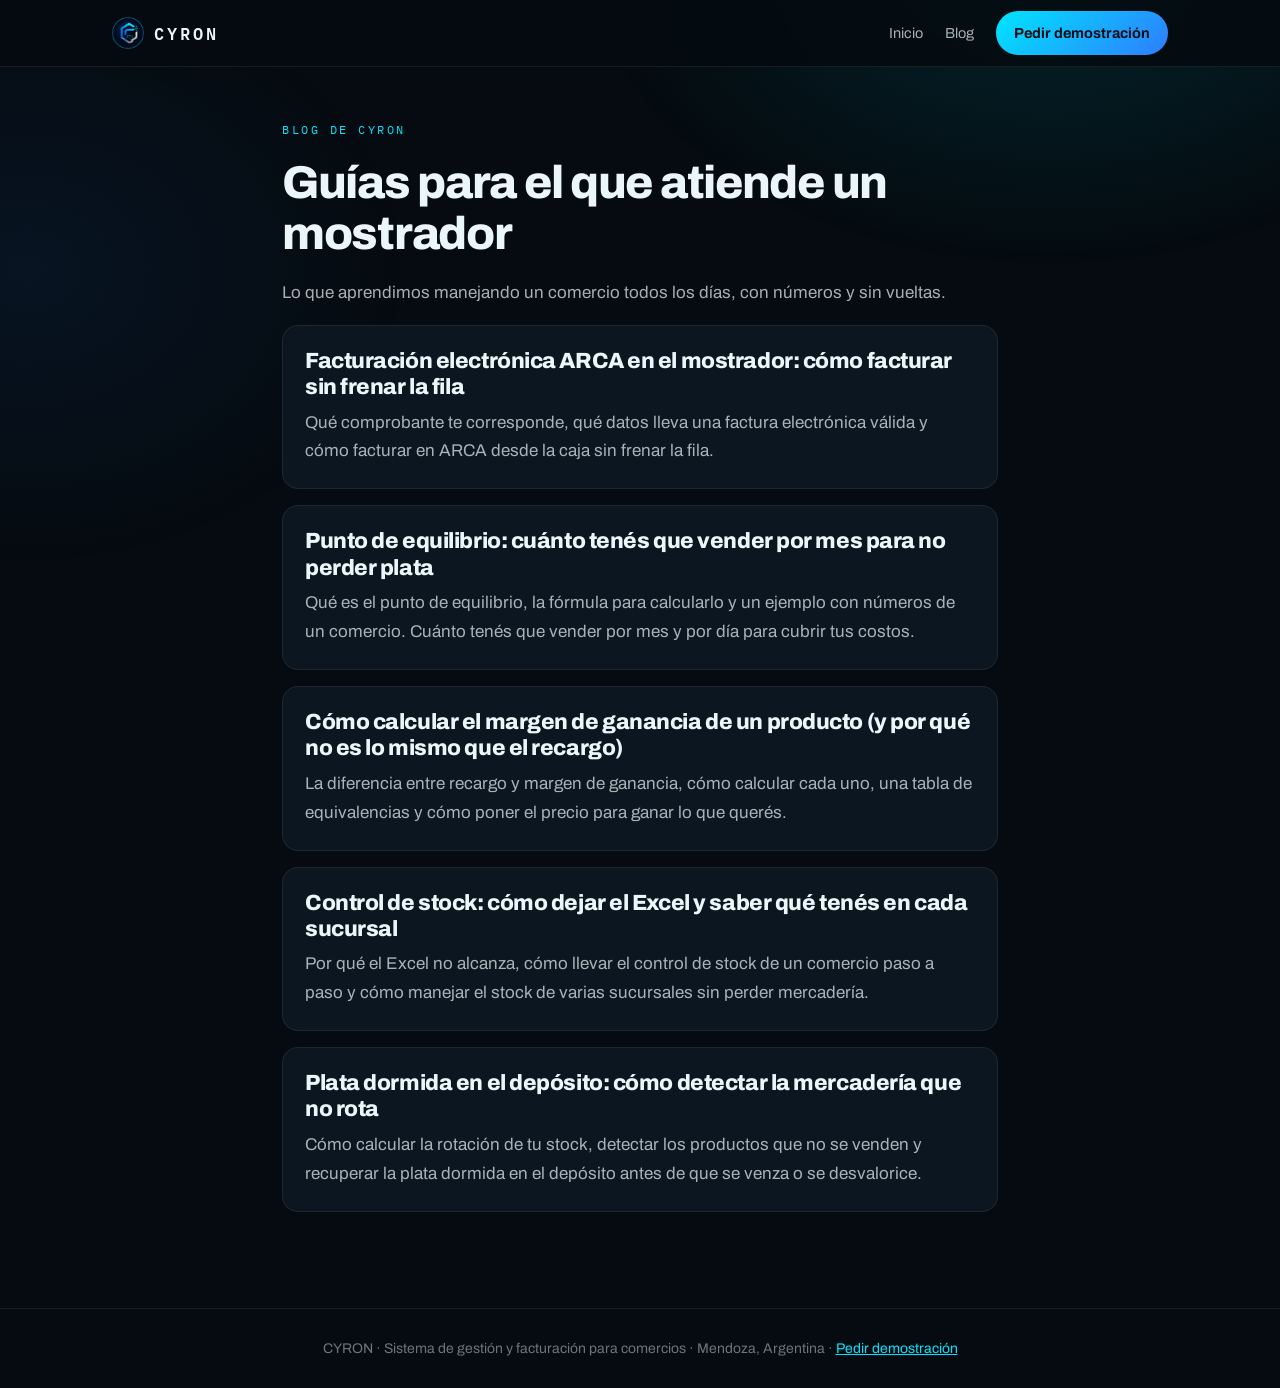
==== blog.html @ 42565d19 "Add files via upload" ====
<!doctype html>
<html lang="es-AR"><head>
<meta charset="utf-8"/><meta name="viewport" content="width=device-width,initial-scale=1,viewport-fit=cover"/>
<title>Blog de Cyron · Gestión, stock y facturación para comercios</title>
<meta name="description" content="Guías prácticas para dueños de comercios: facturación ARCA, punto de equilibrio, margen de ganancia, control de stock y mercadería que no rota."/>
<meta name="robots" content="index, follow, max-image-preview:large"/>
<link rel="canonical" href="https://cyronweb.netlify.app/blog.html"/>
<meta property="og:type" content="article"/><meta property="og:locale" content="es_AR"/><meta property="og:site_name" content="Cyron"/>
<meta property="og:title" content="Blog de Cyron · Gestión, stock y facturación para comercios"/><meta property="og:description" content="Guías prácticas para dueños de comercios: facturación ARCA, punto de equilibrio, margen de ganancia, control de stock y mercadería que no rota."/><meta property="og:url" content="https://cyronweb.netlify.app/blog.html"/>
<link rel="icon" type="image/png" href="/cyron96.png"/>
<link rel="preconnect" href="https://fonts.googleapis.com"/><link rel="preconnect" href="https://fonts.gstatic.com" crossorigin/>
<link href="https://fonts.googleapis.com/css2?family=IBM+Plex+Mono:wght@400;500;600&family=Archivo:wght@400;500;600;700;800&display=swap" rel="stylesheet"/>
<style>
:root{--fondo:#050B10;--tarjeta:#0C1620;--borde:rgba(255,255,255,.075);--tx:#EAF6F9;--tx-2:rgba(234,246,249,.70);--tx-3:rgba(234,246,249,.45);--cian:#00E5FF;--azul:#2E7DFF;--grad:linear-gradient(135deg,#00E5FF 0%,#2E7DFF 100%);--mono:'IBM Plex Mono',ui-monospace,Menlo,monospace;--sans:'Archivo',system-ui,-apple-system,sans-serif;color-scheme:dark}
*{box-sizing:border-box}html{scroll-behavior:smooth}
body{margin:0;background:var(--fondo);color:var(--tx);font-family:var(--sans);font-size:17px;line-height:1.7;-webkit-font-smoothing:antialiased}
body::after{content:"";position:fixed;inset:0;z-index:-1;pointer-events:none;background:radial-gradient(760px 520px at 82% -6%,rgba(0,229,255,.12),transparent 62%),radial-gradient(620px 480px at 2% 30%,rgba(46,125,255,.08),transparent 62%)}
a{color:var(--cian)}
.barra{position:sticky;top:0;z-index:10;background:rgba(5,11,16,.86);backdrop-filter:blur(14px);border-bottom:1px solid var(--borde)}
.barra .in{max-width:1100px;margin:0 auto;padding:0 22px;height:66px;display:flex;align-items:center;gap:18px}
.logo{display:flex;align-items:center;gap:10px;text-decoration:none;color:var(--tx);font-family:var(--mono);font-weight:600;letter-spacing:.18em}
.logo img{width:32px;height:32px}
.nav{margin-left:auto;display:flex;align-items:center;gap:22px}
.nav a{color:var(--tx-2);text-decoration:none;font-size:14.5px}
.btn{display:inline-flex;align-items:center;gap:8px;background:var(--grad);color:#041018!important;font-weight:700;text-decoration:none;padding:10px 18px;border-radius:999px;font-size:14.5px}
main{max-width:760px;margin:0 auto;padding:48px 22px 80px}
.rot{font-family:var(--mono);font-size:11.5px;letter-spacing:.22em;text-transform:uppercase;color:var(--cian)}
h1{font-size:clamp(30px,4.6vw,46px);line-height:1.12;letter-spacing:-.028em;font-weight:800;margin:14px 0 18px}
h2{font-size:clamp(23px,3vw,29px);letter-spacing:-.02em;margin:44px 0 12px;font-weight:800;line-height:1.2}
p,li{color:var(--tx-2)}
strong{color:var(--tx)}
ul,ol{padding-left:22px}
li{margin:6px 0}
blockquote{margin:18px 0;padding:16px 20px;border-left:3px solid var(--cian);background:rgba(0,229,255,.06);border-radius:10px;font-family:var(--mono);font-size:15px}
blockquote p{margin:0;color:var(--tx)}
table{width:100%;border-collapse:collapse;margin:18px 0;font-size:15.5px}
th,td{border-bottom:1px solid var(--borde);padding:10px 12px;text-align:left}
th{color:var(--tx);font-family:var(--mono);font-size:12px;letter-spacing:.12em;text-transform:uppercase}
td{color:var(--tx-2)}
.tabla{overflow-x:auto}
.cta{margin:44px 0;padding:26px;border:1px solid rgba(0,229,255,.22);border-radius:18px;background:var(--tarjeta)}
.cta p{margin:0 0 16px;color:var(--tx)}
.meta{color:var(--tx-3);font-family:var(--mono);font-size:12.5px;letter-spacing:.06em}
.lista a{display:block;text-decoration:none;padding:22px;border:1px solid var(--borde);border-radius:16px;background:var(--tarjeta);margin:16px 0}
.lista h2{margin:0 0 8px;font-size:22px;color:var(--tx)}
.lista p{margin:0}
footer{border-top:1px solid var(--borde);padding:28px 22px;text-align:center;color:var(--tx-3);font-size:14px}
</style>

</head><body>
<header class="barra"><div class="in"><a class="logo" href="/"><img src="/cyron96.png" alt="Cyron"/>CYRON</a>
<nav class="nav"><a href="/">Inicio</a><a href="/blog.html">Blog</a><a class="btn" href="/#contacto">Pedir demostración</a></nav></div></header>
<main><span class="rot">Blog de Cyron</span><h1>Guías para el que atiende un mostrador</h1><p>Lo que aprendimos manejando un comercio todos los días, con números y sin vueltas.</p><div class="lista"><a href="/facturacion-electronica-arca-en-el-mostrador.html"><h2>Facturación electrónica ARCA en el mostrador: cómo facturar sin frenar la fila</h2><p>Qué comprobante te corresponde, qué datos lleva una factura electrónica válida y cómo facturar en ARCA desde la caja sin frenar la fila.</p></a><a href="/punto-de-equilibrio-cuanto-vender.html"><h2>Punto de equilibrio: cuánto tenés que vender por mes para no perder plata</h2><p>Qué es el punto de equilibrio, la fórmula para calcularlo y un ejemplo con números de un comercio. Cuánto tenés que vender por mes y por día para cubrir tus costos.</p></a><a href="/como-calcular-margen-de-ganancia.html"><h2>Cómo calcular el margen de ganancia de un producto (y por qué no es lo mismo que el recargo)</h2><p>La diferencia entre recargo y margen de ganancia, cómo calcular cada uno, una tabla de equivalencias y cómo poner el precio para ganar lo que querés.</p></a><a href="/control-de-stock-comercio.html"><h2>Control de stock: cómo dejar el Excel y saber qué tenés en cada sucursal</h2><p>Por qué el Excel no alcanza, cómo llevar el control de stock de un comercio paso a paso y cómo manejar el stock de varias sucursales sin perder mercadería.</p></a><a href="/mercaderia-que-no-rota-plata-dormida.html"><h2>Plata dormida en el depósito: cómo detectar la mercadería que no rota</h2><p>Cómo calcular la rotación de tu stock, detectar los productos que no se venden y recuperar la plata dormida en el depósito antes de que se venza o se desvalorice.</p></a></div></main><footer>CYRON · Sistema de gestión y facturación para comercios · Mendoza, Argentina · <a href="/#contacto">Pedir demostración</a></footer></body></html>
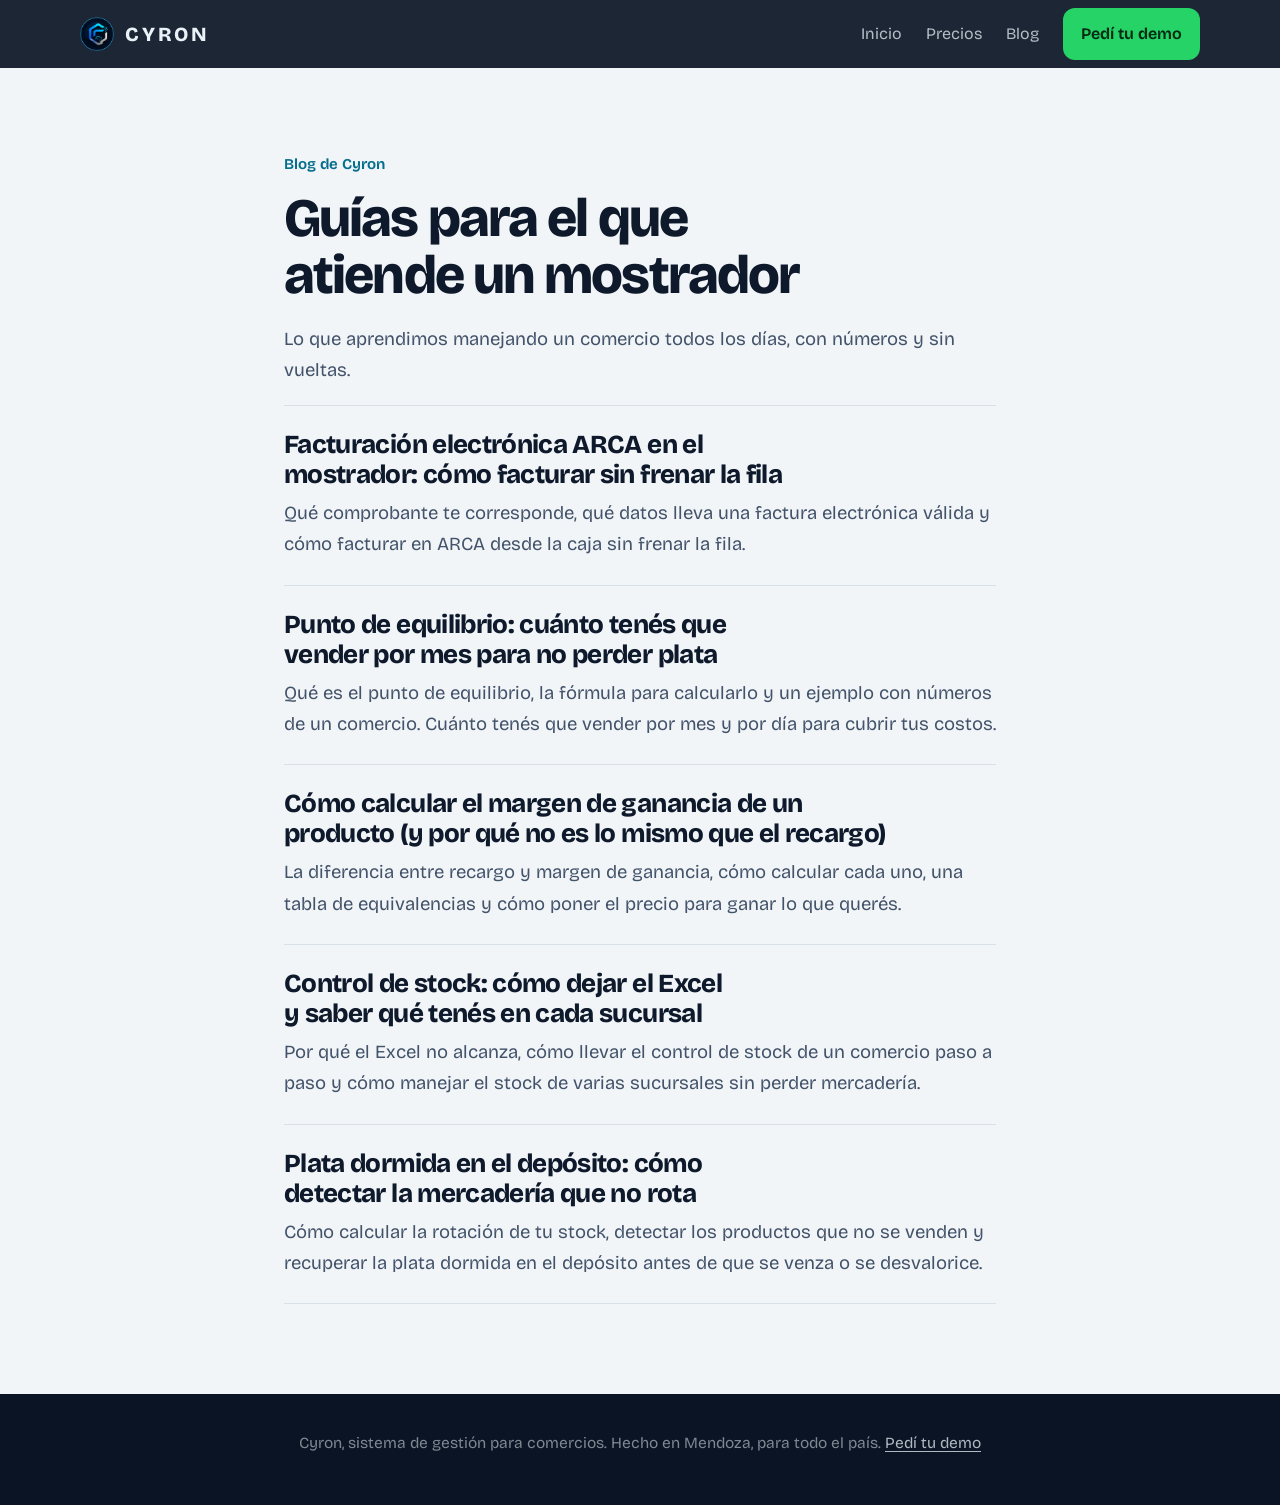
==== commit 833f7eaa: "Web nueva: dolores del comerciante, videos reales del sistema, precios y todo a distancia - Página p" ====
--- a/blog.html
+++ b/blog.html
@@ -8,46 +8,12 @@
 <meta property="og:type" content="article"/><meta property="og:locale" content="es_AR"/><meta property="og:site_name" content="Cyron"/>
 <meta property="og:title" content="Blog de Cyron · Gestión, stock y facturación para comercios"/><meta property="og:description" content="Guías prácticas para dueños de comercios: facturación ARCA, punto de equilibrio, margen de ganancia, control de stock y mercadería que no rota."/><meta property="og:url" content="https://cyronweb.netlify.app/blog.html"/>
 <link rel="icon" type="image/png" href="/cyron96.png"/>
-<link rel="preconnect" href="https://fonts.googleapis.com"/><link rel="preconnect" href="https://fonts.gstatic.com" crossorigin/>
-<link href="https://fonts.googleapis.com/css2?family=IBM+Plex+Mono:wght@400;500;600&family=Archivo:wght@400;500;600;700;800&display=swap" rel="stylesheet"/>
-<style>
-:root{--fondo:#050B10;--tarjeta:#0C1620;--borde:rgba(255,255,255,.075);--tx:#EAF6F9;--tx-2:rgba(234,246,249,.70);--tx-3:rgba(234,246,249,.45);--cian:#00E5FF;--azul:#2E7DFF;--grad:linear-gradient(135deg,#00E5FF 0%,#2E7DFF 100%);--mono:'IBM Plex Mono',ui-monospace,Menlo,monospace;--sans:'Archivo',system-ui,-apple-system,sans-serif;color-scheme:dark}
-*{box-sizing:border-box}html{scroll-behavior:smooth}
-body{margin:0;background:var(--fondo);color:var(--tx);font-family:var(--sans);font-size:17px;line-height:1.7;-webkit-font-smoothing:antialiased}
-body::after{content:"";position:fixed;inset:0;z-index:-1;pointer-events:none;background:radial-gradient(760px 520px at 82% -6%,rgba(0,229,255,.12),transparent 62%),radial-gradient(620px 480px at 2% 30%,rgba(46,125,255,.08),transparent 62%)}
-a{color:var(--cian)}
-.barra{position:sticky;top:0;z-index:10;background:rgba(5,11,16,.86);backdrop-filter:blur(14px);border-bottom:1px solid var(--borde)}
-.barra .in{max-width:1100px;margin:0 auto;padding:0 22px;height:66px;display:flex;align-items:center;gap:18px}
-.logo{display:flex;align-items:center;gap:10px;text-decoration:none;color:var(--tx);font-family:var(--mono);font-weight:600;letter-spacing:.18em}
-.logo img{width:32px;height:32px}
-.nav{margin-left:auto;display:flex;align-items:center;gap:22px}
-.nav a{color:var(--tx-2);text-decoration:none;font-size:14.5px}
-.btn{display:inline-flex;align-items:center;gap:8px;background:var(--grad);color:#041018!important;font-weight:700;text-decoration:none;padding:10px 18px;border-radius:999px;font-size:14.5px}
-main{max-width:760px;margin:0 auto;padding:48px 22px 80px}
-.rot{font-family:var(--mono);font-size:11.5px;letter-spacing:.22em;text-transform:uppercase;color:var(--cian)}
-h1{font-size:clamp(30px,4.6vw,46px);line-height:1.12;letter-spacing:-.028em;font-weight:800;margin:14px 0 18px}
-h2{font-size:clamp(23px,3vw,29px);letter-spacing:-.02em;margin:44px 0 12px;font-weight:800;line-height:1.2}
-p,li{color:var(--tx-2)}
-strong{color:var(--tx)}
-ul,ol{padding-left:22px}
-li{margin:6px 0}
-blockquote{margin:18px 0;padding:16px 20px;border-left:3px solid var(--cian);background:rgba(0,229,255,.06);border-radius:10px;font-family:var(--mono);font-size:15px}
-blockquote p{margin:0;color:var(--tx)}
-table{width:100%;border-collapse:collapse;margin:18px 0;font-size:15.5px}
-th,td{border-bottom:1px solid var(--borde);padding:10px 12px;text-align:left}
-th{color:var(--tx);font-family:var(--mono);font-size:12px;letter-spacing:.12em;text-transform:uppercase}
-td{color:var(--tx-2)}
-.tabla{overflow-x:auto}
-.cta{margin:44px 0;padding:26px;border:1px solid rgba(0,229,255,.22);border-radius:18px;background:var(--tarjeta)}
-.cta p{margin:0 0 16px;color:var(--tx)}
-.meta{color:var(--tx-3);font-family:var(--mono);font-size:12.5px;letter-spacing:.06em}
-.lista a{display:block;text-decoration:none;padding:22px;border:1px solid var(--borde);border-radius:16px;background:var(--tarjeta);margin:16px 0}
-.lista h2{margin:0 0 8px;font-size:22px;color:var(--tx)}
-.lista p{margin:0}
-footer{border-top:1px solid var(--borde);padding:28px 22px;text-align:center;color:var(--tx-3);font-size:14px}
-</style>
+<link rel="preload" href="/fuentes/bricolage-grotesque.woff2" as="font" type="font/woff2" crossorigin/>
+<link rel="stylesheet" href="/estilos/blog.css"/>
+<meta name="theme-color" content="#0B1424"/>
+<meta property="og:image" content="https://cyronweb.netlify.app/img/og-cyron.jpg"/>
 
 </head><body>
-<header class="barra"><div class="in"><a class="logo" href="/"><img src="/cyron96.png" alt="Cyron"/>CYRON</a>
-<nav class="nav"><a href="/">Inicio</a><a href="/blog.html">Blog</a><a class="btn" href="/#contacto">Pedir demostración</a></nav></div></header>
-<main><span class="rot">Blog de Cyron</span><h1>Guías para el que atiende un mostrador</h1><p>Lo que aprendimos manejando un comercio todos los días, con números y sin vueltas.</p><div class="lista"><a href="/facturacion-electronica-arca-en-el-mostrador.html"><h2>Facturación electrónica ARCA en el mostrador: cómo facturar sin frenar la fila</h2><p>Qué comprobante te corresponde, qué datos lleva una factura electrónica válida y cómo facturar en ARCA desde la caja sin frenar la fila.</p></a><a href="/punto-de-equilibrio-cuanto-vender.html"><h2>Punto de equilibrio: cuánto tenés que vender por mes para no perder plata</h2><p>Qué es el punto de equilibrio, la fórmula para calcularlo y un ejemplo con números de un comercio. Cuánto tenés que vender por mes y por día para cubrir tus costos.</p></a><a href="/como-calcular-margen-de-ganancia.html"><h2>Cómo calcular el margen de ganancia de un producto (y por qué no es lo mismo que el recargo)</h2><p>La diferencia entre recargo y margen de ganancia, cómo calcular cada uno, una tabla de equivalencias y cómo poner el precio para ganar lo que querés.</p></a><a href="/control-de-stock-comercio.html"><h2>Control de stock: cómo dejar el Excel y saber qué tenés en cada sucursal</h2><p>Por qué el Excel no alcanza, cómo llevar el control de stock de un comercio paso a paso y cómo manejar el stock de varias sucursales sin perder mercadería.</p></a><a href="/mercaderia-que-no-rota-plata-dormida.html"><h2>Plata dormida en el depósito: cómo detectar la mercadería que no rota</h2><p>Cómo calcular la rotación de tu stock, detectar los productos que no se venden y recuperar la plata dormida en el depósito antes de que se venza o se desvalorice.</p></a></div></main><footer>CYRON · Sistema de gestión y facturación para comercios · Mendoza, Argentina · <a href="/#contacto">Pedir demostración</a></footer></body></html>+<header class="barra"><div class="in"><a class="logo" href="/"><img src="/cyron96.png" alt="" width="34" height="34"/>CYRON</a>
+<nav class="nav" aria-label="Secciones"><a href="/">Inicio</a><a href="/#precios">Precios</a><a href="/blog.html">Blog</a><a class="btn" href="/#contacto">Pedí tu demo</a></nav></div></header>
+<main><span class="rot">Blog de Cyron</span><h1>Guías para el que atiende un mostrador</h1><p>Lo que aprendimos manejando un comercio todos los días, con números y sin vueltas.</p><div class="lista"><a href="/facturacion-electronica-arca-en-el-mostrador.html"><h2>Facturación electrónica ARCA en el mostrador: cómo facturar sin frenar la fila</h2><p>Qué comprobante te corresponde, qué datos lleva una factura electrónica válida y cómo facturar en ARCA desde la caja sin frenar la fila.</p></a><a href="/punto-de-equilibrio-cuanto-vender.html"><h2>Punto de equilibrio: cuánto tenés que vender por mes para no perder plata</h2><p>Qué es el punto de equilibrio, la fórmula para calcularlo y un ejemplo con números de un comercio. Cuánto tenés que vender por mes y por día para cubrir tus costos.</p></a><a href="/como-calcular-margen-de-ganancia.html"><h2>Cómo calcular el margen de ganancia de un producto (y por qué no es lo mismo que el recargo)</h2><p>La diferencia entre recargo y margen de ganancia, cómo calcular cada uno, una tabla de equivalencias y cómo poner el precio para ganar lo que querés.</p></a><a href="/control-de-stock-comercio.html"><h2>Control de stock: cómo dejar el Excel y saber qué tenés en cada sucursal</h2><p>Por qué el Excel no alcanza, cómo llevar el control de stock de un comercio paso a paso y cómo manejar el stock de varias sucursales sin perder mercadería.</p></a><a href="/mercaderia-que-no-rota-plata-dormida.html"><h2>Plata dormida en el depósito: cómo detectar la mercadería que no rota</h2><p>Cómo calcular la rotación de tu stock, detectar los productos que no se venden y recuperar la plata dormida en el depósito antes de que se venza o se desvalorice.</p></a></div></main><footer>Cyron, sistema de gestión para comercios. Hecho en Mendoza, para todo el país. <a href="/#contacto">Pedí tu demo</a></footer></body></html>
--- a/estilos/blog.css
+++ b/estilos/blog.css
@@ -0,0 +1,56 @@
+/* Blog de Cyron · mismo sistema visual que la página principal:
+   Bricolage Grotesque para leer y JetBrains Mono para números y tablas. */
+@font-face{font-family:'Bricolage';src:url(/fuentes/bricolage-grotesque.woff2) format('woff2');font-weight:200 800;font-display:swap}
+@font-face{font-family:'JB Mono';src:url(/fuentes/jetbrains-mono.woff2) format('woff2');font-weight:100 800;font-display:swap}
+:root{
+  --tinta:#0B1424;--tinta-3:#1A2E4A;--sobre-tinta:#EAF2F8;--sobre-tinta-2:rgba(234,242,248,.74);--sobre-tinta-3:rgba(234,242,248,.52);
+  --papel:#F2F5F8;--blanco:#FFFFFF;--texto:#0E1A2C;--texto-2:#43536A;--texto-3:#5E6E84;--linea:#D8E0E8;
+  --cian:#22CCEB;--cian-osc:#066F8D;
+  --tx:var(--texto);--tx-2:var(--texto-2);--tx-3:var(--texto-3);--borde:var(--linea);--tarjeta:var(--blanco);
+  --sans:'Bricolage',system-ui,-apple-system,'Segoe UI',Roboto,sans-serif;
+  --mono:'JB Mono',ui-monospace,Menlo,Consolas,monospace;
+}
+*{box-sizing:border-box}
+html{scroll-behavior:smooth;-webkit-text-size-adjust:100%}
+body{margin:0;background:var(--papel);color:var(--texto);font-family:var(--sans);font-size:18.5px;line-height:1.7;font-optical-sizing:auto;-webkit-font-smoothing:antialiased}
+a{color:var(--cian-osc);text-underline-offset:3px}
+:focus-visible{outline:3px solid var(--cian);outline-offset:3px;border-radius:6px}
+
+.barra{position:sticky;top:0;z-index:10;background:rgba(11,20,36,.92);backdrop-filter:blur(12px);-webkit-backdrop-filter:blur(12px);color:var(--sobre-tinta)}
+.barra .in{max-width:1200px;margin:0 auto;padding:0 clamp(18px,4vw,40px);height:68px;display:flex;align-items:center;gap:18px}
+.logo{display:flex;align-items:center;gap:11px;text-decoration:none;color:var(--sobre-tinta);font-weight:780;font-size:20px;letter-spacing:.14em}
+.logo img{width:34px;height:34px}
+.nav{margin-left:auto;display:flex;align-items:center;gap:24px}
+.nav a{color:var(--sobre-tinta-2);text-decoration:none;font-size:16px}
+.nav a:hover{color:#fff}
+.btn{display:inline-flex;align-items:center;gap:8px;background:#25D366;color:#062B14!important;font-weight:650;text-decoration:none;padding:12px 18px;border-radius:12px;font-size:16px}
+.btn:hover{background:#2EE072}
+@media(max-width:640px){.nav a:not(.btn){display:none}}
+
+main{max-width:760px;margin:0 auto;padding:clamp(40px,7vw,80px) clamp(18px,4vw,24px) 90px}
+.rot{display:inline-block;font-size:15px;font-weight:650;color:var(--cian-osc);text-decoration:none}
+h1{font-size:clamp(34px,5.2vw,54px);line-height:1.04;letter-spacing:-.035em;font-weight:790;margin:12px 0 20px;text-wrap:balance}
+h2{font-size:clamp(25px,3vw,32px);letter-spacing:-.025em;margin:52px 0 14px;font-weight:760;line-height:1.15;text-wrap:balance}
+h3{letter-spacing:-.015em}
+p,li{color:var(--texto-2)}
+strong{color:var(--texto)}
+ul,ol{padding-left:24px}
+li{margin:8px 0}
+li::marker{color:var(--cian-osc)}
+.meta{color:var(--texto-3);font-size:15.5px}
+blockquote{margin:24px 0;padding:18px 22px;border-left:4px solid var(--cian-osc);background:var(--blanco);border-radius:0 12px 12px 0;font-family:var(--mono);font-size:15.5px;line-height:1.6}
+blockquote p{margin:0;color:var(--texto)}
+.tabla{overflow-x:auto;margin:20px 0}
+table{width:100%;border-collapse:collapse;font-size:16px;background:var(--blanco);border-radius:12px;overflow:hidden}
+th,td{border-bottom:1px solid var(--linea);padding:12px 14px;text-align:left}
+th{color:var(--texto);font-weight:700;font-size:15px;background:#E8EEF4}
+td{color:var(--texto-2);font-family:var(--mono);font-size:15px}
+.cta{margin:52px 0;padding:clamp(24px,4vw,34px);border-radius:18px;background:var(--tinta);color:var(--sobre-tinta)}
+.cta p{margin:0 0 18px;color:#fff;font-size:clamp(21px,2.4vw,26px);font-weight:700;letter-spacing:-.02em;line-height:1.25}
+.lista a{display:block;text-decoration:none;padding:24px 0;border-top:1px solid var(--linea)}
+.lista a:last-child{border-bottom:1px solid var(--linea)}
+.lista h2{margin:0 0 8px;font-size:clamp(22px,2.4vw,26px);color:var(--texto)}
+.lista a:hover h2{color:var(--cian-osc)}
+.lista p{margin:0}
+footer{background:var(--tinta);color:var(--sobre-tinta-3);padding:36px 22px 48px;text-align:center;font-size:15.5px}
+footer a{color:var(--sobre-tinta-2)}
